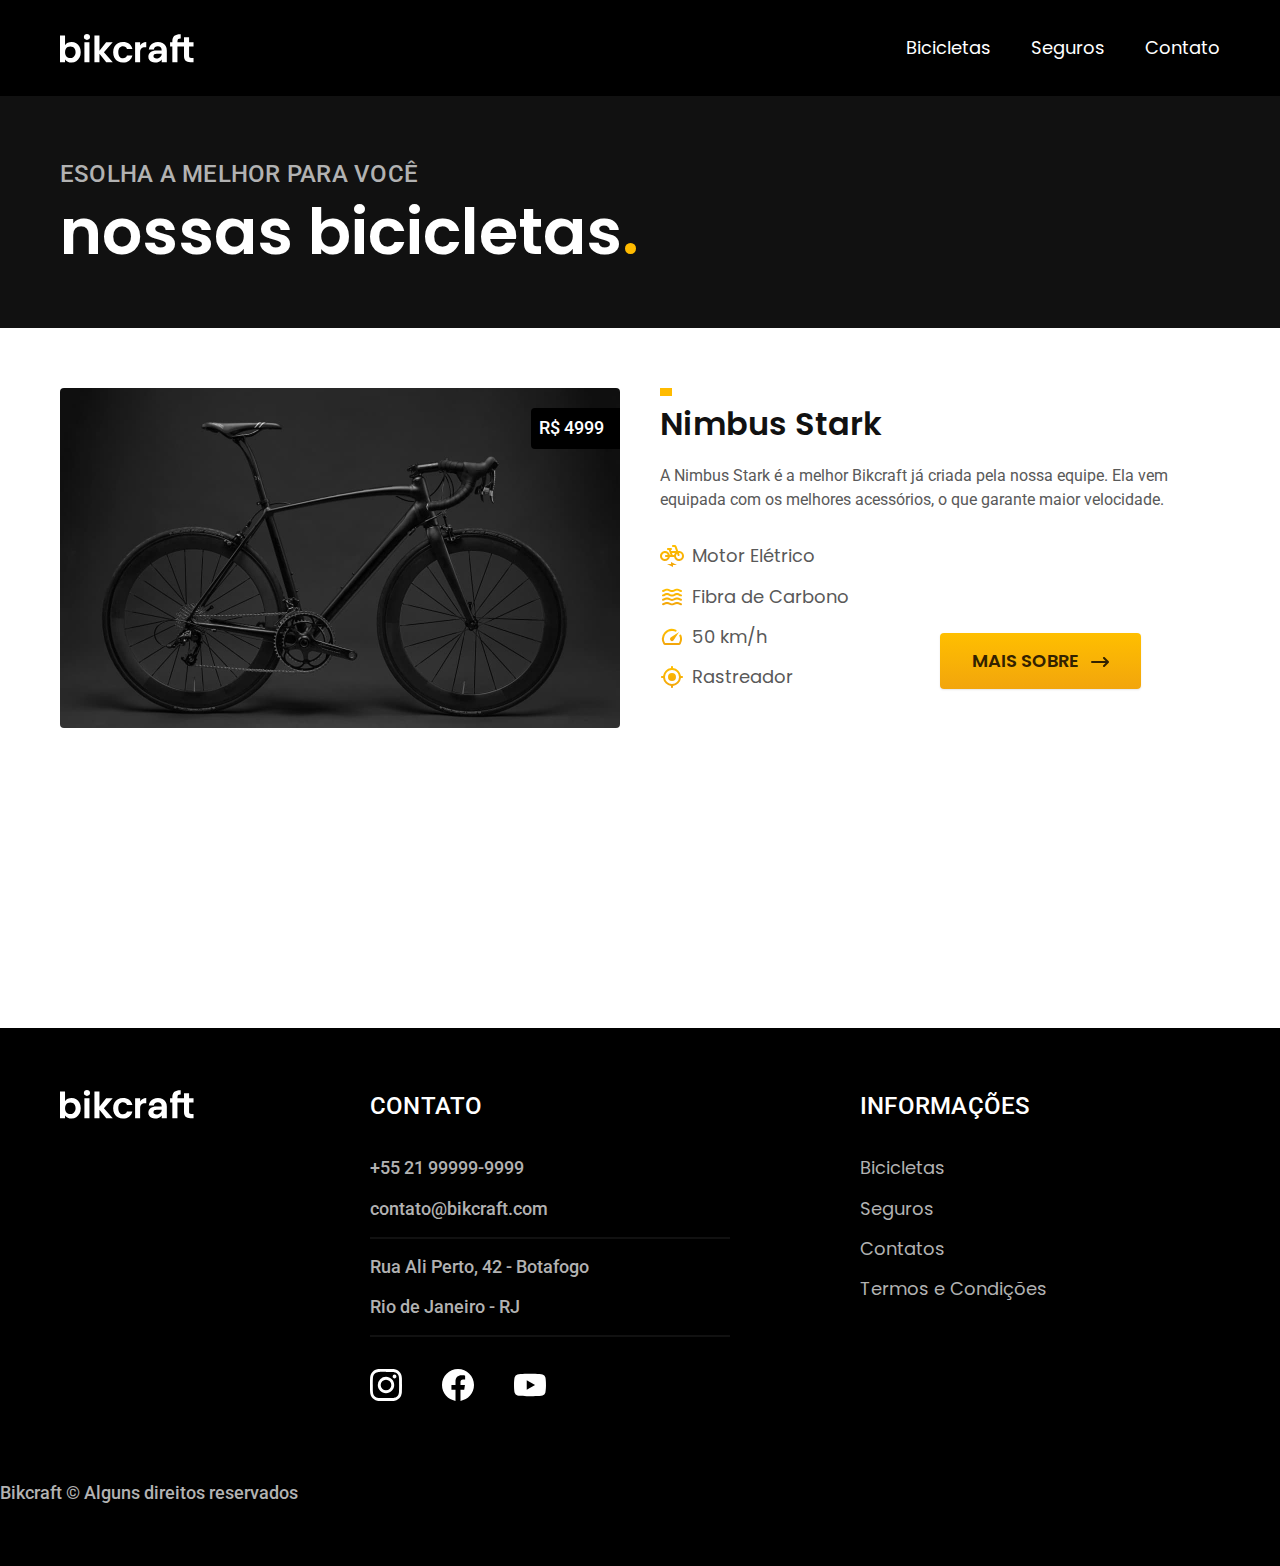
==== bicicletas.html @ 223e84ef "bicicletas-1" ====
<!DOCTYPE html>
<html lang="pt-br">

<head>
    <meta charset="UTF-8">
    <meta http-equiv="X-UA-Compatible" content="IE=edge">
    <meta name="viewport" content="width=device-width, initial-scale=1.0">
    <title>Bikcraft - Bicicletas Elétricas</title>
    <meta name="description" content="Bicicletas elétricas de alta precisão e qualidade,  feitas sob medida para o cliente. Explore o mundo na sua velocidade com a Bikcraft.">
    <link rel="stylesheet" href="./css/style.css">
    <link rel="preconnect" href="https://fonts.googleapis.com">
    <link rel="preconnect" href="https://fonts.gstatic.com" crossorigin>
    <link href="https://fonts.googleapis.com/css2?family=Merriweather:ital,wght@1,900&family=Poppins:wght@400;600&family=Roboto:wght@400;500&display=swap" rel="stylesheet">
</head>

<body>
    <header class="header-bg">
        <div class="header container">
            <a href="./">
                <img src="./img/bikcraft.svg" alt="Bikcraft">
            </a>
            <nav aria-label="primaria"></nav>
            <ul class="header-menu font-1-m cor-0">
                <li><a href="./bicicletas.html">Bicicletas</a></li>
                <li><a href="./seguros.html">Seguros</a></li>
                <li><a href="./contato.html">Contato</a></li>
            </ul>
        </div>
    </header>

    <main>
        <div class="titulo-bg">
            <div class="titulo container">
                <p class="font-2-l-b cor-5">esolha a melhor para você</p>
                <h1 class="font-1-xxl cor-0">nossas bicicletas<span class="cor-p1">.</span></h1>
            </div>
        </div>
        <div class="bicicletas container">
            <div class="bicicletas-imagem">
                <img src="img/bicicletas/nimbus.jpg" alt="Bicicleta Preta">
                <span class="font-2-m cor-0">R$ 4999</span>
            </div>
            <div class="bicicletas-conteudo">
                <h2 class="font-1-xl">Nimbus Stark</h2>
                <p class="font-2-s cor-8">A Nimbus Stark é a melhor Bikcraft já criada pela nossa equipe. Ela vem equipada com os melhores acessórios, o que garante maior velocidade.</p>
                <ul class="font-1-m cor-8">
                    <li><img src="./img/icones/eletrica.svg" alt="">Motor Elétrico</li>
                    <li><img src="./img/icones/carbono.svg" alt="">Fibra de Carbono</li>
                    <li><img src="./img/icones/velocidade.svg" alt="">50 km/h</li>
                    <li><img src="./img/icones/rastreador.svg" alt="">Rastreador</li>
                </ul>
                <a class="botao seta" href="./bicicletas/nimbus.html">mais sobre</a>
            </div>
        </div>
        <div class="bicicletas">

        </div>
        <div class="bicicletas">

        </div>
    </main>

    <footer class="footer-bg">
        <div class="footer container">
            <img src="./img/bikcraft.svg" alt="">
            <div class="footer-contato">
                <h3 class="font-2-l-b cor-0">contato</h3>
                <ul class="font-2-m cor-5">
                    <li><a href="tel:+55219999999999">+55 21 99999-9999</a></li>
                    <li><a href="mailto:contato@bikcraft.com">contato@bikcraft.com</a></li>
                    <li>Rua Ali Perto, 42 - Botafogo</li>
                    <li>Rio de Janeiro - RJ</li>
                </ul>
                <div class="footer-redes">
                    <img src="./img/redes/instagram.svg" alt="Instagram">
                    <img src="./img/redes/facebook.svg" alt="Facebook">
                    <img src="./img/redes/youtube.svg" alt="YouTube">
                </div>
            </div>
            <div class="footer-informacoes">
                <h3 class="font-2-l-b cor-0">informações</h3>
                <ul class="font-1-m cor-5">
                    <li><a href="./bicicletas.html">Bicicletas</a></li>
                    <li><a href="./seguros.html">Seguros</a></li>
                    <li><a href="./contato.html">Contatos</a></li>
                    <li><a href="./termos.html">Termos e Condições</a></li>
                </ul>
            </div>
        </div>
        <p class="footer-copy font-2-m cor-5">Bikcraft © Alguns direitos reservados</p>
    </footer>
</body>
</html>
---- css/style.css ----
/*  Global */
@import "./global/global.css";
@import "./global/header.css";
@import "./global/footer.css";

/* Utilidades */
@import "./utilidades/tipografia.css";
@import "./utilidades/cores.css";
@import "./utilidades/componentes.css";

/* Home */
@import "./home/introducao.css";
@import "./home/tecnologia.css";
@import "./home/parceiros.css";
@import "./home/depoimento.css";

/* Bicicletas */
@import "./bicicletas/bicicletas-lista.css";
@import "./bicicletas/bicicletas.css";

/* Seguros */
@import "./seguros/seguros.css";

/* Termos */
@import "./termos/termos.css";
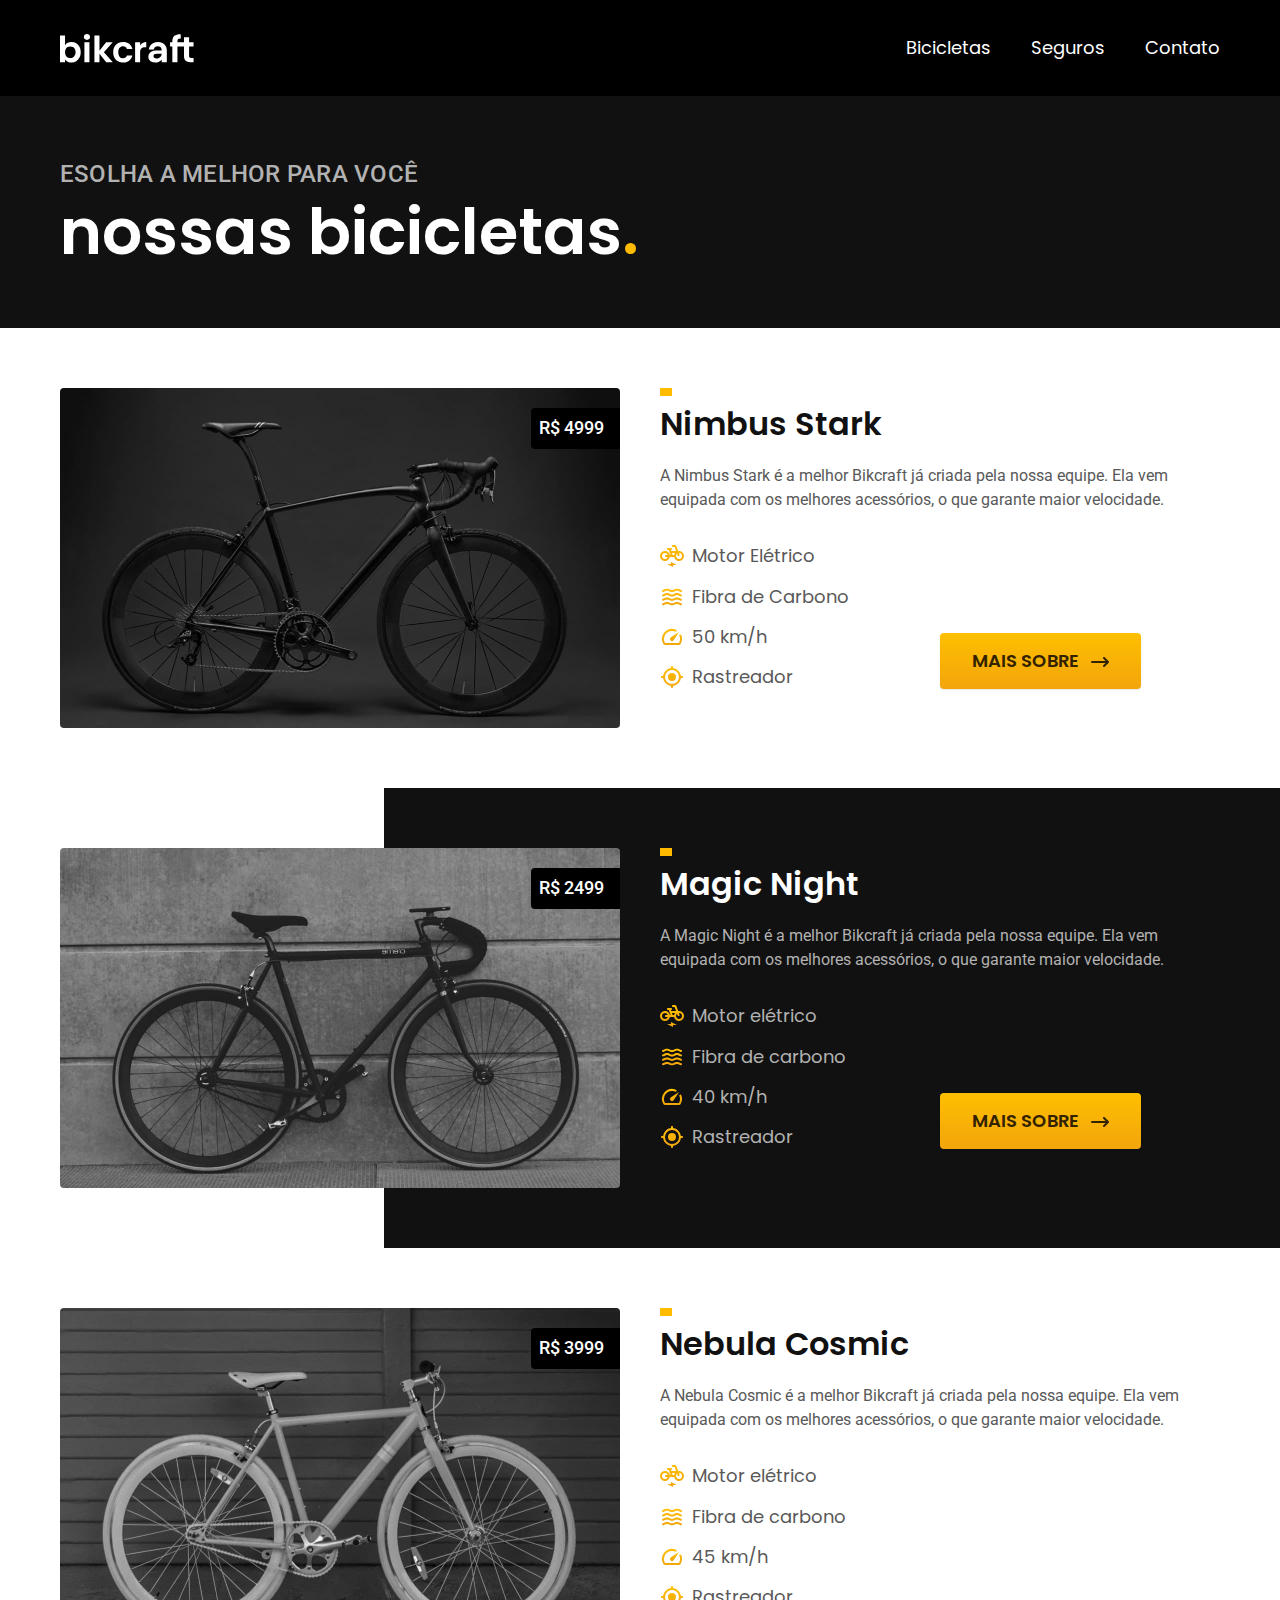
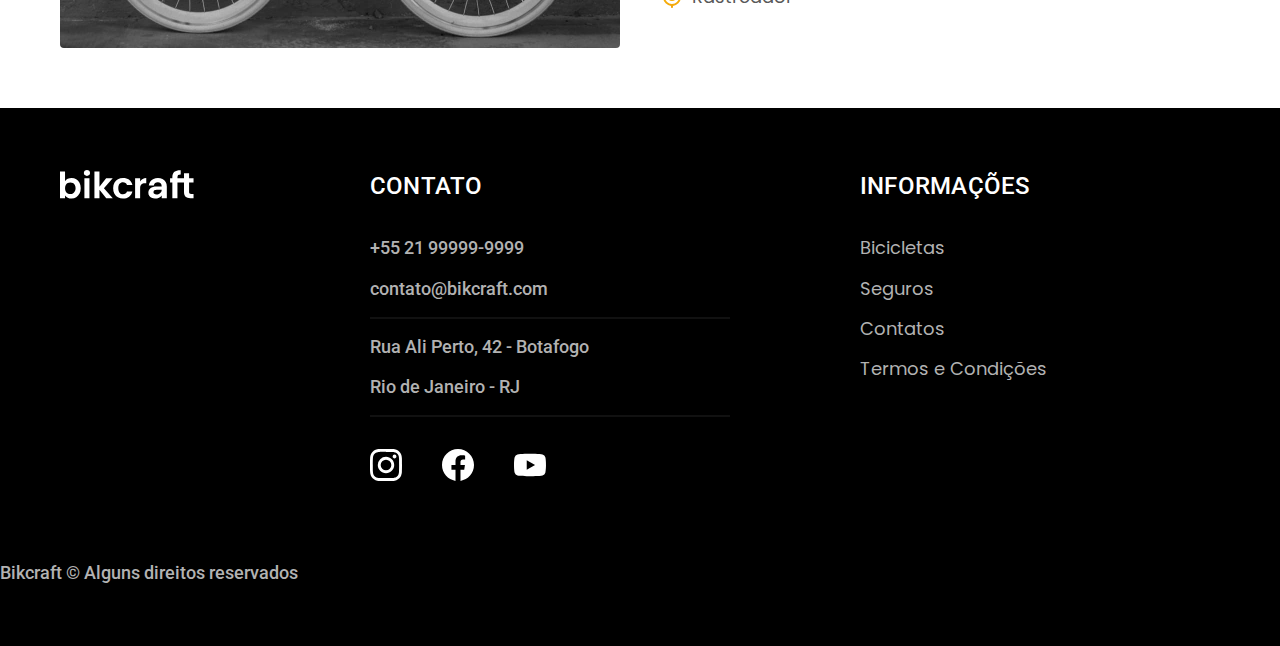
==== commit c248000b: "bicicletas-2" ====
--- a/bicicletas.html
+++ b/bicicletas.html
@@ -52,11 +52,40 @@
                 <a class="botao seta" href="./bicicletas/nimbus.html">mais sobre</a>
             </div>
         </div>
-        <div class="bicicletas">
-
+        <div class="bicicletas-bg">
+            <div class="bicicletas container">
+                <div class="bicicletas-imagem">
+                    <img src="img/bicicletas/magic.jpg" alt="Bicicleta preta">
+                    <span class="font-2-m cor-0">R$ 2499</span>
+                </div>
+                <div class="bicicletas-conteudo">
+                    <h2 class="font-1-xl cor-0">Magic Night</h2>
+                    <p class="font-2-s cor-5">A Magic Night é a melhor Bikcraft já criada pela nossa equipe. Ela vem equipada com os melhores acessórios, o que garante maior velocidade.</p>
+                    <ul class="font-1-m cor-5">
+                        <li><img src="./img/icones/eletrica.svg" alt="">Motor elétrico</li>
+                        <li><img src="./img/icones/carbono.svg" alt="">Fibra de carbono</li>
+                        <li><img src="./img/icones/velocidade.svg" alt="">40 km/h</li>
+                        <li><img src="./img/icones/rastreador.svg" alt="">Rastreador</li>
+                    </ul>
+                    <a class="botao seta" href="./bicicletas/magic.html">mais sobre</a>
+                </div>
+            </div>
         </div>
-        <div class="bicicletas">
-
+        <div class="bicicletas container">
+            <div class="bicicletas-imagem">
+                <img src="./img/bicicletas/nebula.jpg" alt="Bicicleta branca">
+                <span class="font-2-m cor-0">R$ 3999</span>
+            </div>
+            <div class="bicicletas-conteudo">
+                <h2 class="font-1-xl">Nebula Cosmic</h2>
+                <p class="font-2-s cor-8">A Nebula Cosmic é a melhor Bikcraft já criada pela nossa equipe. Ela vem equipada com os melhores acessórios, o que garante maior velocidade.</p>
+                <ul class="font-1-m cor-8">
+                    <li><img src="./img/icones/eletrica.svg" alt="">Motor elétrico</li>
+                    <li><img src="./img/icones/carbono.svg" alt="">Fibra de carbono</li>
+                    <li><img src="./img/icones/velocidade.svg" alt="">45 km/h</li>
+                    <li><img src="./img/icones/rastreador.svg" alt="">Rastreador</li>
+                </ul>
+            </div>
         </div>
     </main>
 
@@ -90,4 +119,5 @@
         <p class="footer-copy font-2-m cor-5">Bikcraft © Alguns direitos reservados</p>
     </footer>
 </body>
+
 </html>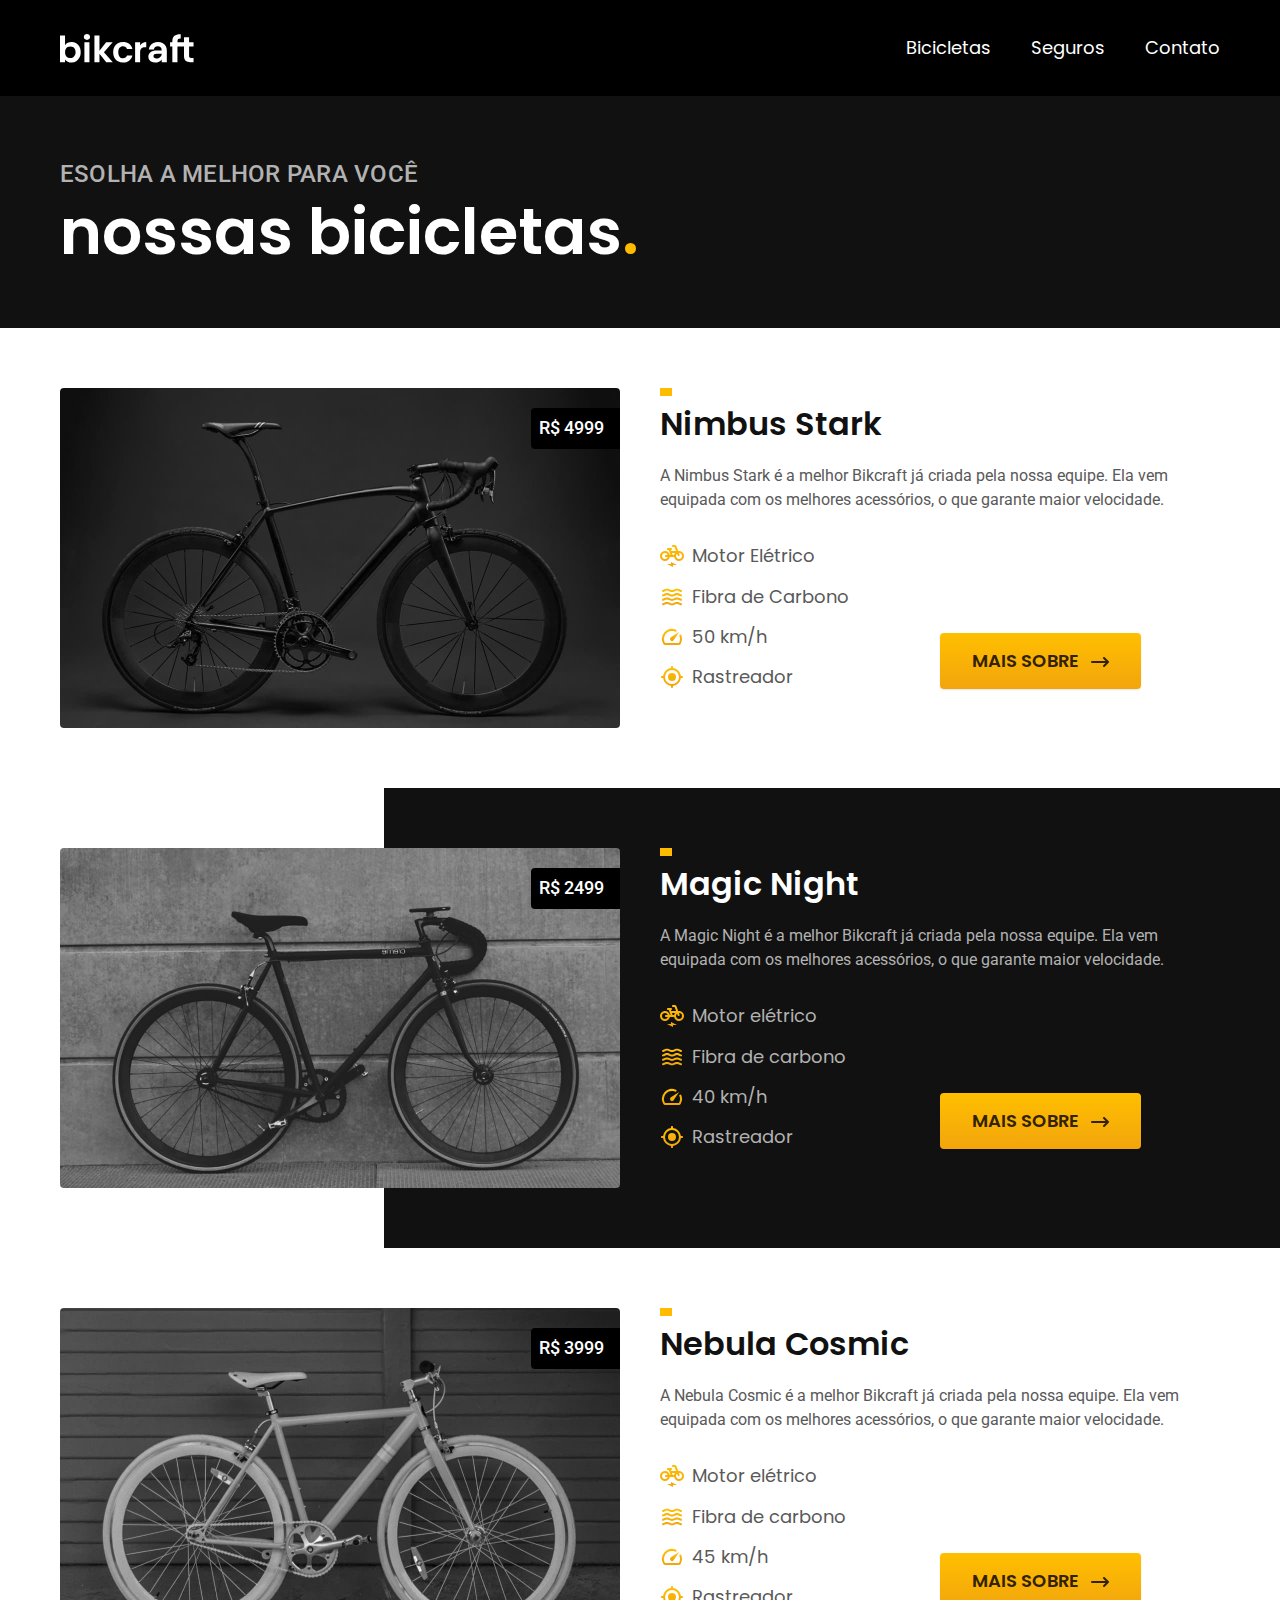
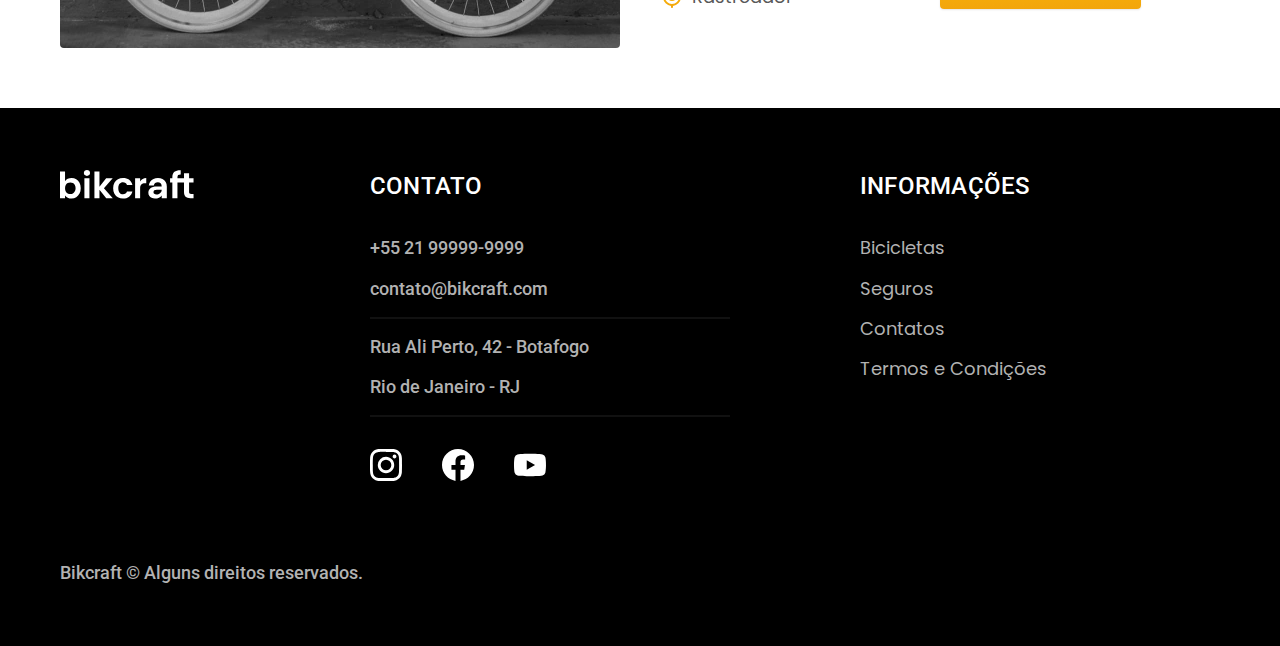
==== commit 6ee8eb11: "pequenos ajustes" ====
--- a/bicicletas.html
+++ b/bicicletas.html
@@ -85,6 +85,7 @@
                     <li><img src="./img/icones/velocidade.svg" alt="">45 km/h</li>
                     <li><img src="./img/icones/rastreador.svg" alt="">Rastreador</li>
                 </ul>
+                <a href="./bicicletas/nebula.html" class="botao seta">mais sobre</a>
             </div>
         </div>
     </main>
@@ -115,8 +116,8 @@
                     <li><a href="./termos.html">Termos e Condições</a></li>
                 </ul>
             </div>
+            <p class="footer-copy font-2-m cor-5">Bikcraft © Alguns direitos reservados.</p>
         </div>
-        <p class="footer-copy font-2-m cor-5">Bikcraft © Alguns direitos reservados</p>
     </footer>
 </body>
 
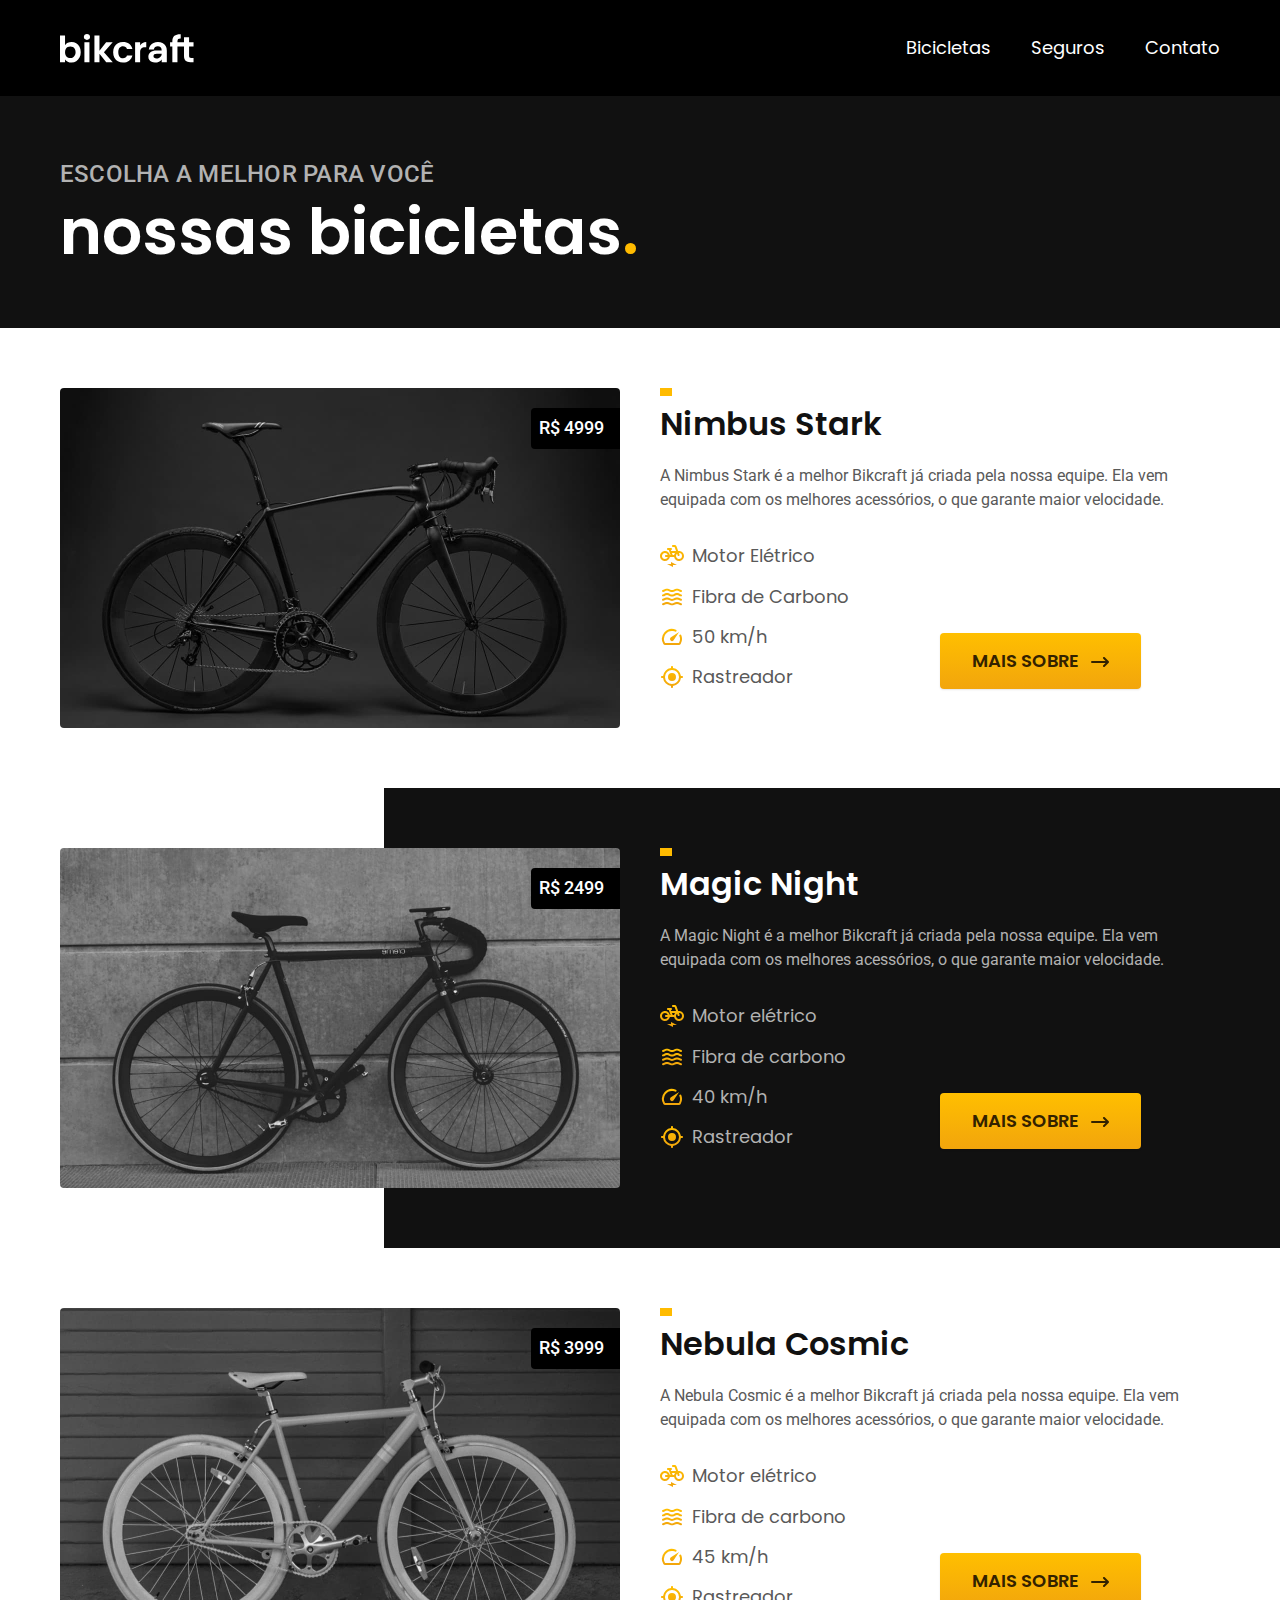
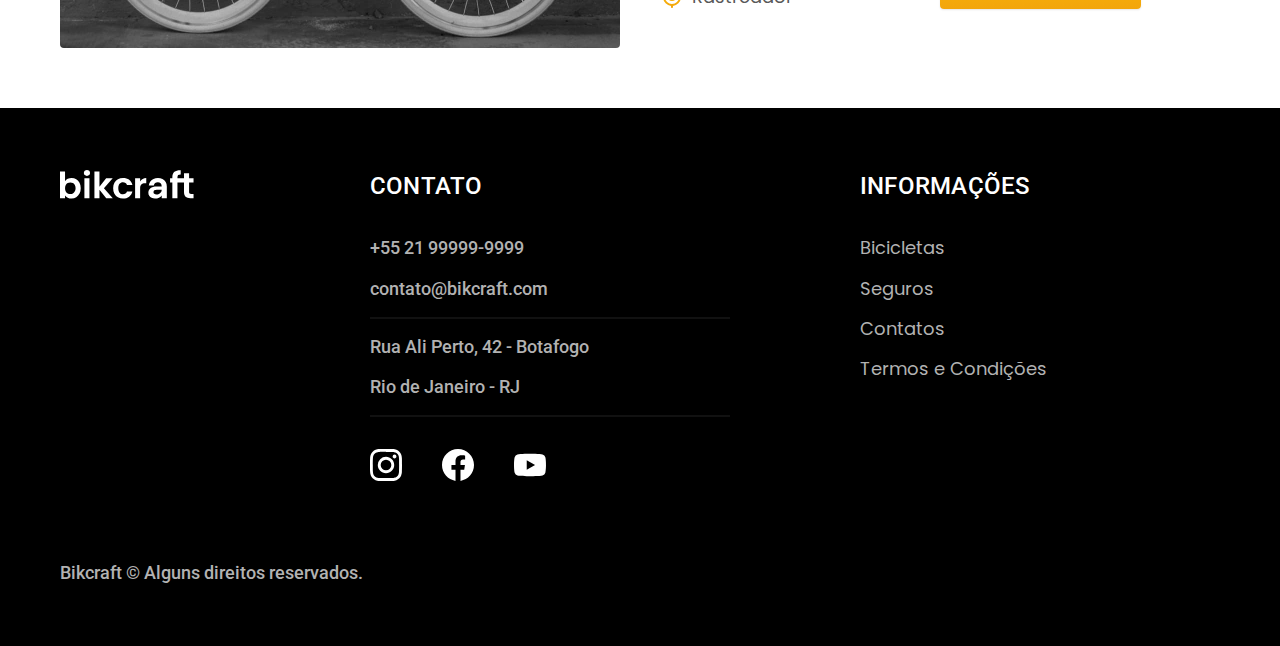
==== commit 7ba1faea: "bicicleta-interna-5" ====
--- a/bicicletas.html
+++ b/bicicletas.html
@@ -31,7 +31,7 @@
     <main>
         <div class="titulo-bg">
             <div class="titulo container">
-                <p class="font-2-l-b cor-5">esolha a melhor para você</p>
+                <p class="font-2-l-b cor-5">escolha a melhor para você</p>
                 <h1 class="font-1-xxl cor-0">nossas bicicletas<span class="cor-p1">.</span></h1>
             </div>
         </div>
--- a/css/style.css
+++ b/css/style.css
@@ -18,8 +18,14 @@
 @import "./bicicletas/bicicletas-lista.css";
 @import "./bicicletas/bicicletas.css";
 
+/* Bicicleta */
+@import "./bicicleta/bicicleta.css";
+@import "./bicicleta/seguro.css";
+
 /* Seguros */
 @import "./seguros/seguros.css";
+@import "./seguros/vantagens.css";
+@import "./seguros/perguntas.css";
 
 /* Termos */
 @import "./termos/termos.css";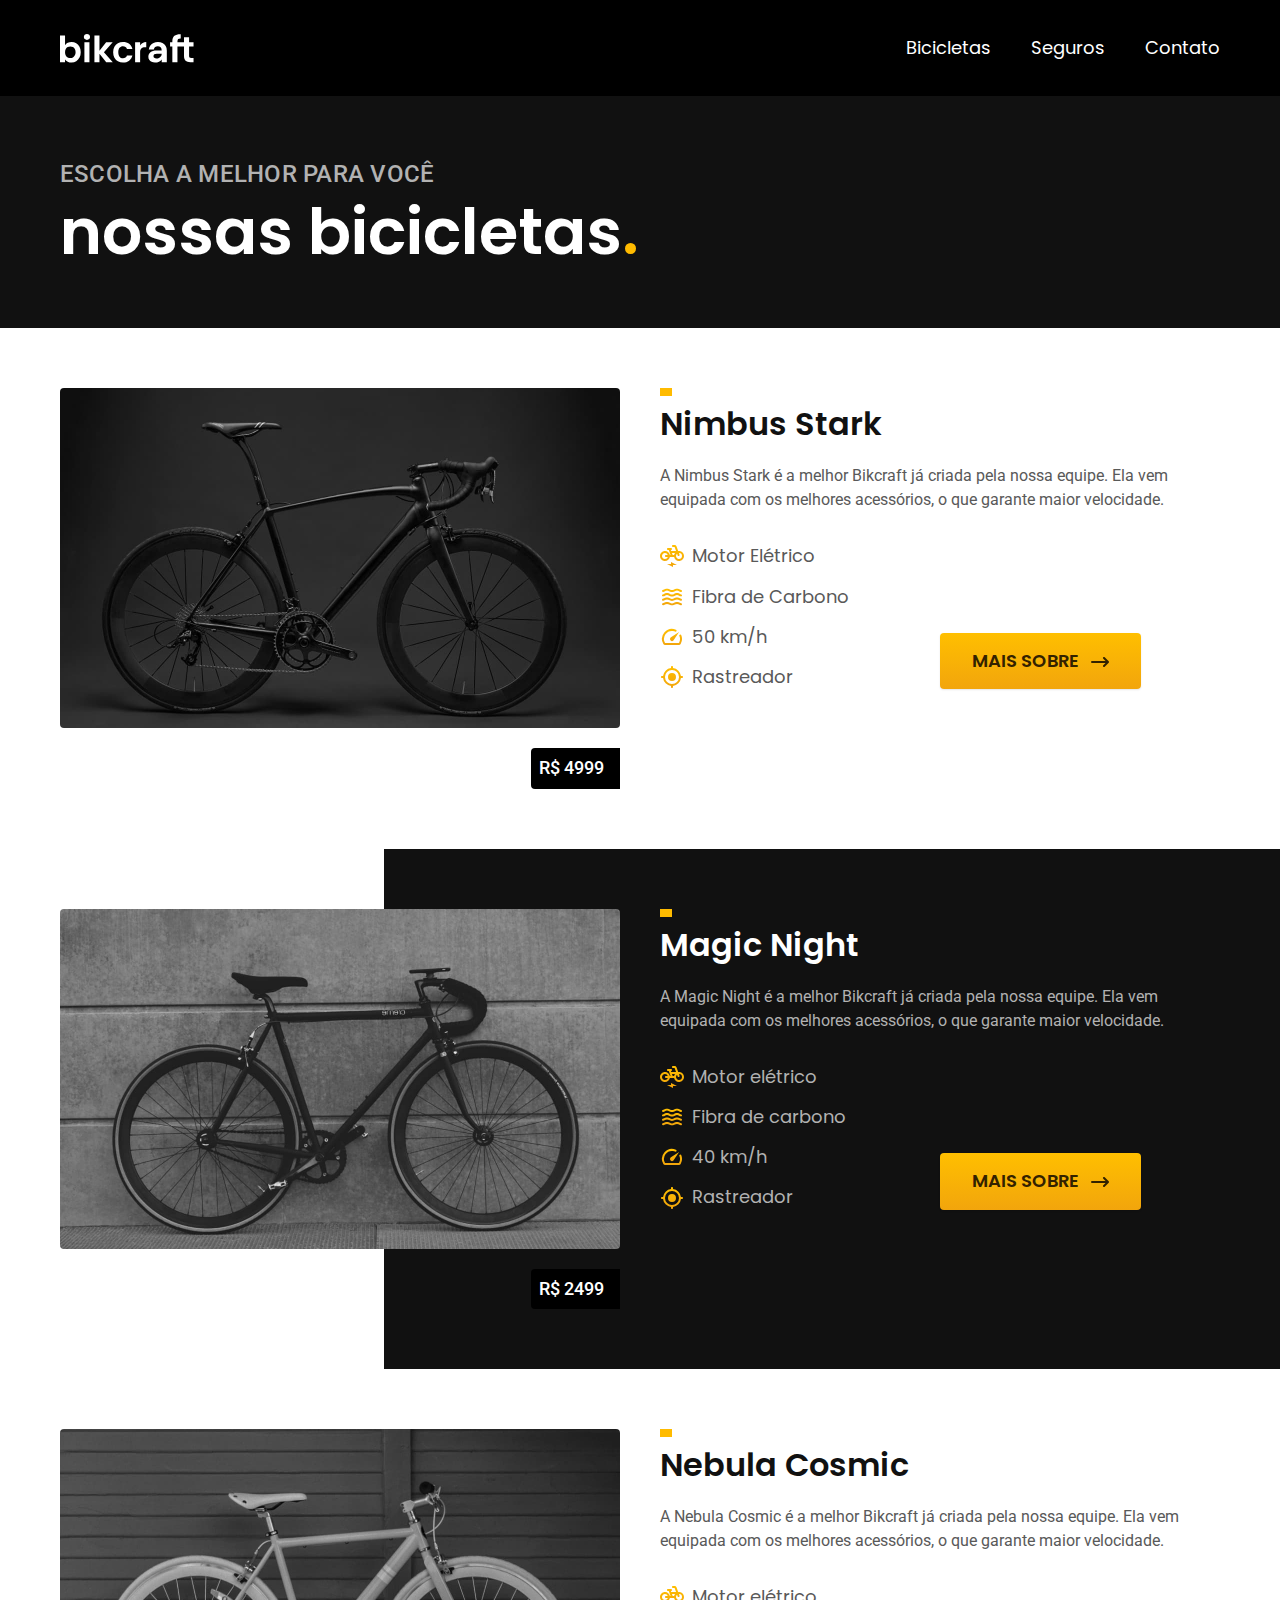
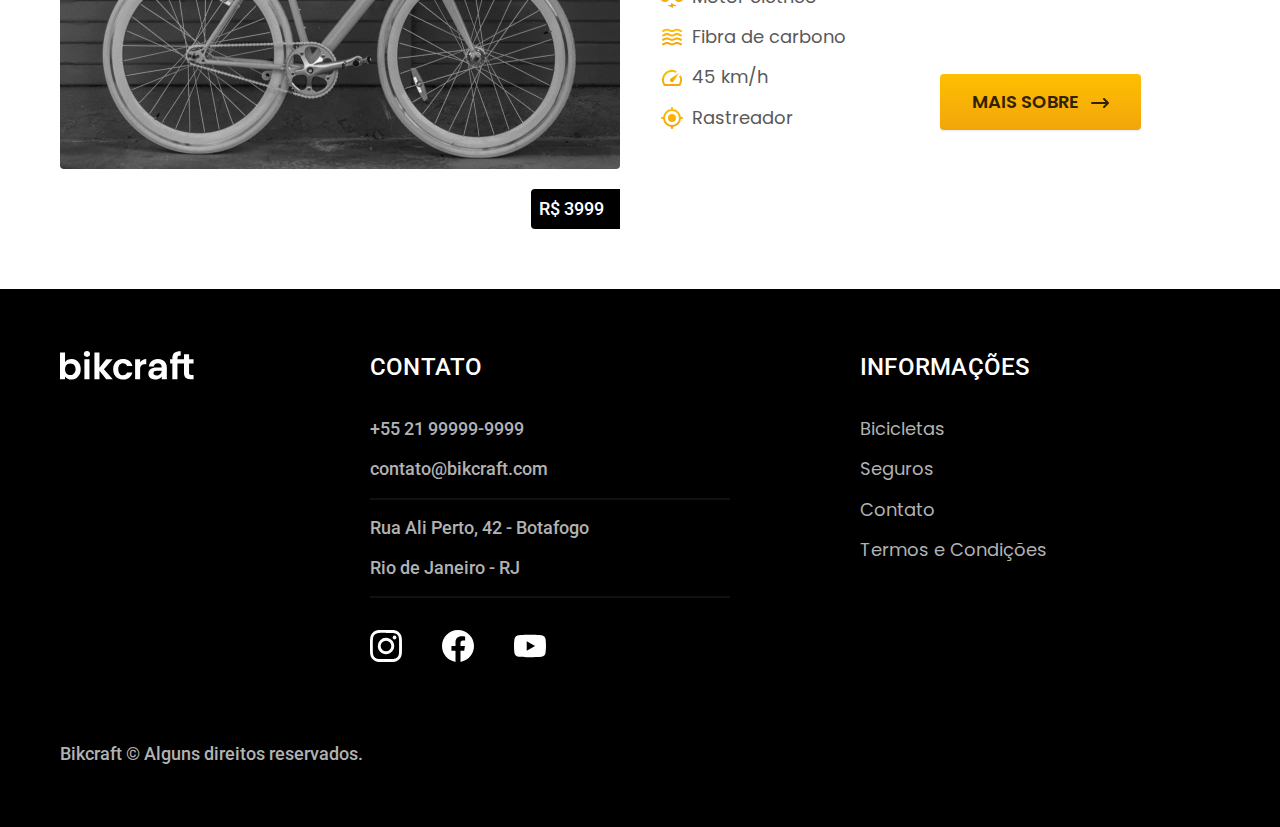
==== commit c64eb914: "orcamento-3" ====
--- a/bicicletas.html
+++ b/bicicletas.html
@@ -102,9 +102,15 @@
                     <li>Rio de Janeiro - RJ</li>
                 </ul>
                 <div class="footer-redes">
-                    <img src="./img/redes/instagram.svg" alt="Instagram">
-                    <img src="./img/redes/facebook.svg" alt="Facebook">
-                    <img src="./img/redes/youtube.svg" alt="YouTube">
+                    <a href="./">
+                        <img src="./img/redes/instagram.svg" alt="Instagram">
+                    </a>
+                    <a href="./">
+                        <img src="./img/redes/facebook.svg" alt="Facebook">
+                    </a>
+                    <a href="./">
+                        <img src="./img/redes/youtube.svg" alt="YouTube">
+                    </a>
                 </div>
             </div>
             <div class="footer-informacoes">
@@ -112,7 +118,7 @@
                 <ul class="font-1-m cor-5">
                     <li><a href="./bicicletas.html">Bicicletas</a></li>
                     <li><a href="./seguros.html">Seguros</a></li>
-                    <li><a href="./contato.html">Contatos</a></li>
+                    <li><a href="./contato.html">Contato</a></li>
                     <li><a href="./termos.html">Termos e Condições</a></li>
                 </ul>
             </div>
--- a/css/style.css
+++ b/css/style.css
@@ -7,6 +7,7 @@
 @import "./utilidades/tipografia.css";
 @import "./utilidades/cores.css";
 @import "./utilidades/componentes.css";
+@import "./utilidades/formulario.css";
 
 /* Home */
 @import "./home/introducao.css";
@@ -27,5 +28,12 @@
 @import "./seguros/vantagens.css";
 @import "./seguros/perguntas.css";
 
+/* Contato */
+@import "./contato/contato.css";
+@import "./contato/lojas.css";
+
+/* Orçamento */
+@import "./orcamento/orcamento.css";
+
 /* Termos */
 @import "./termos/termos.css";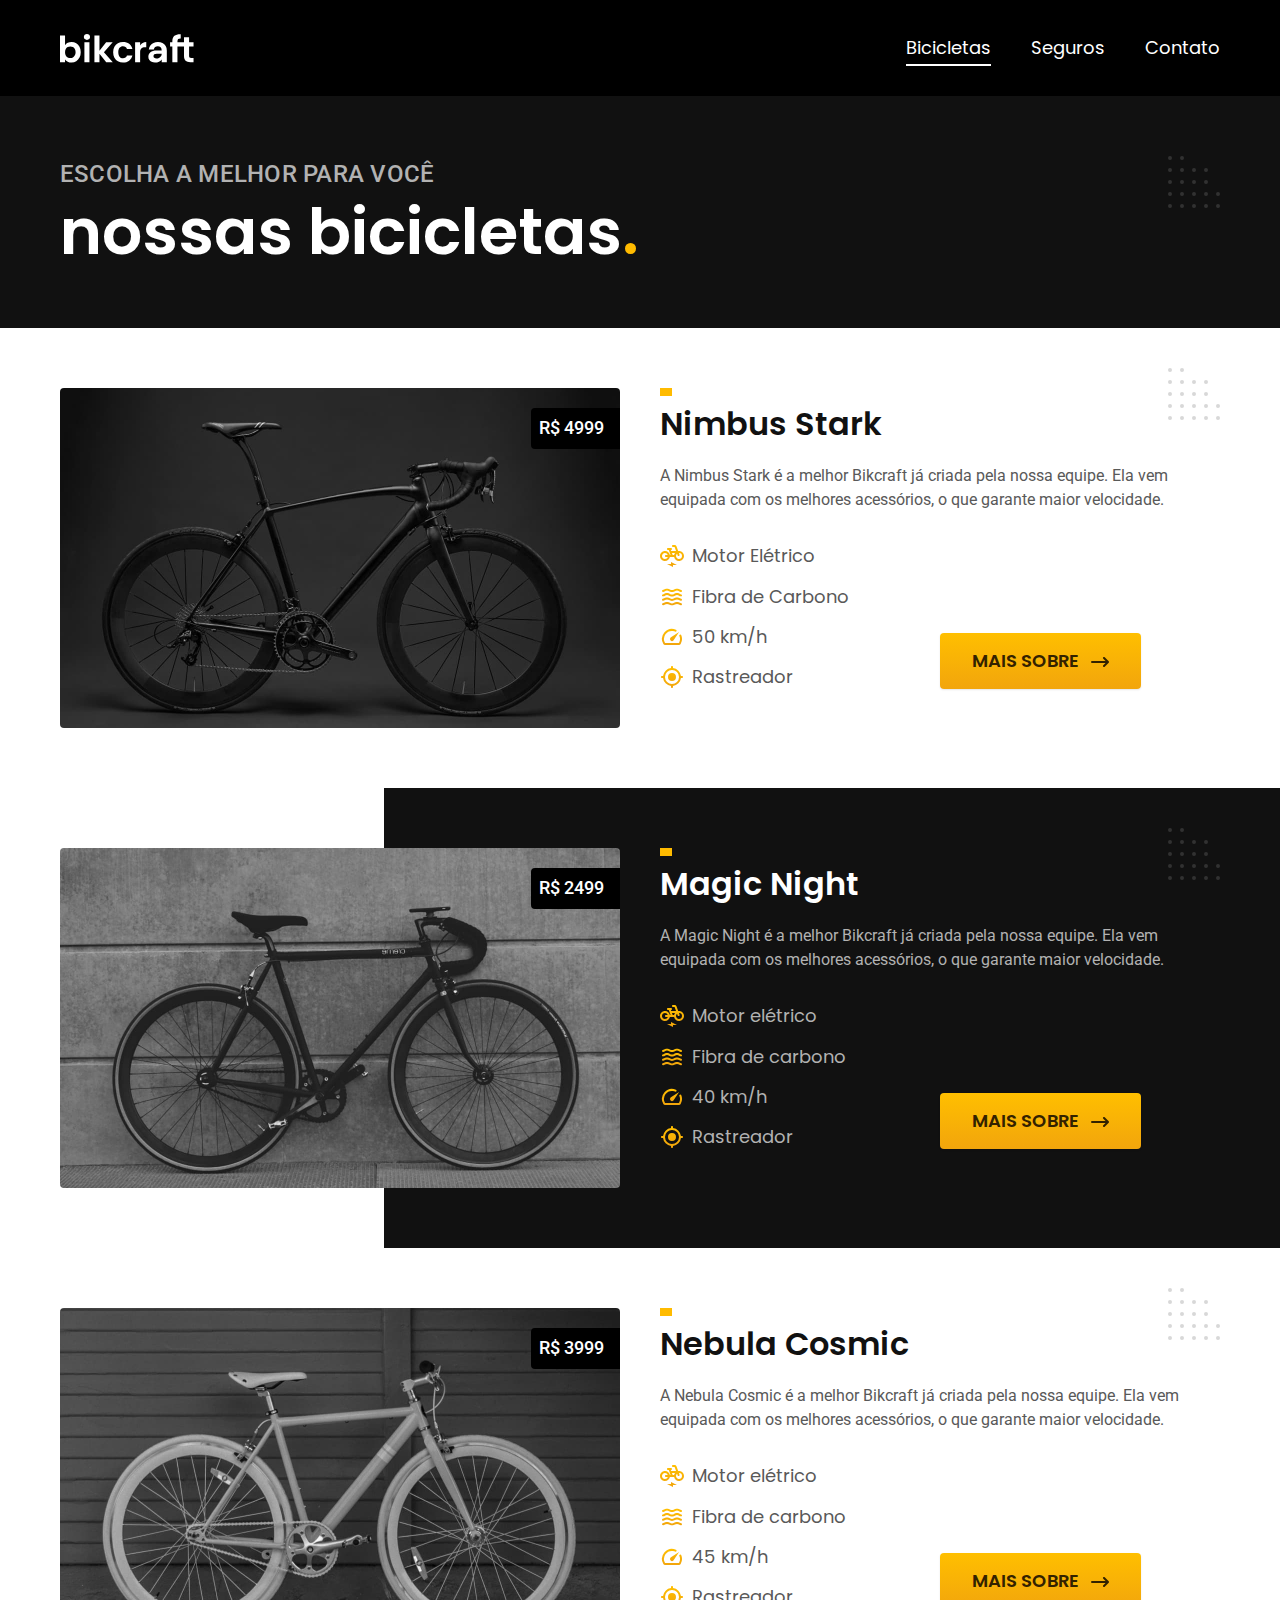
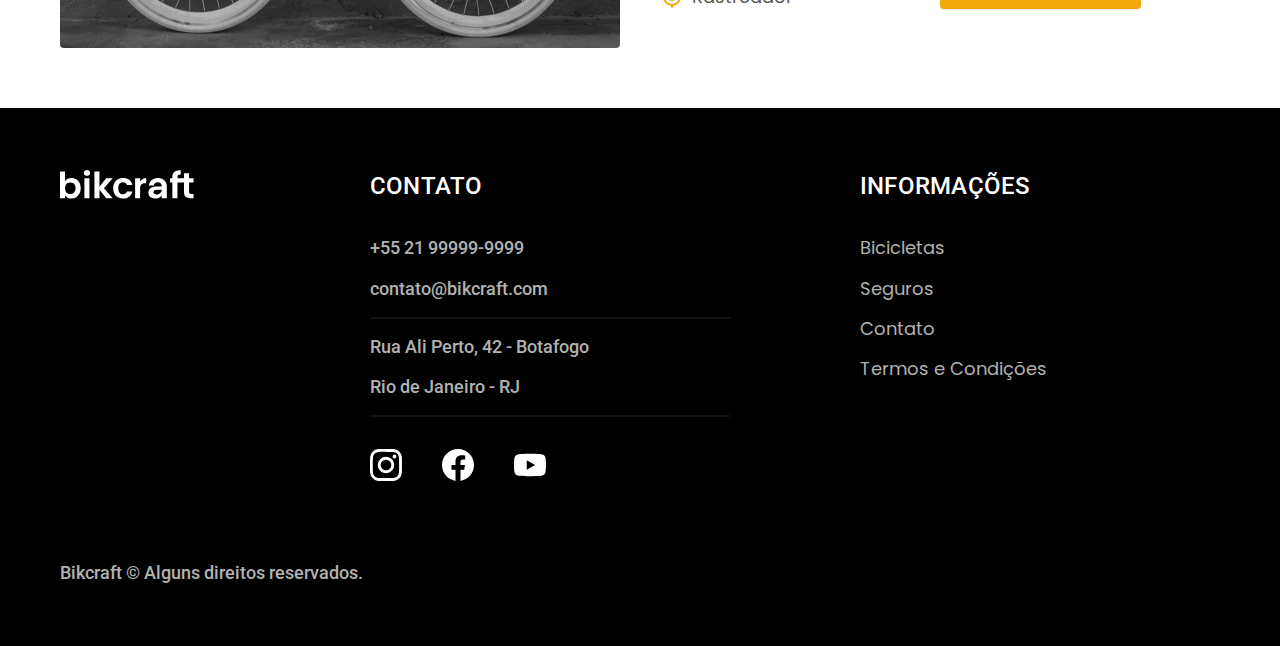
==== commit 1d8ef496: "add script.js" ====
--- a/bicicletas.html
+++ b/bicicletas.html
@@ -125,6 +125,7 @@
             <p class="footer-copy font-2-m cor-5">Bikcraft © Alguns direitos reservados.</p>
         </div>
     </footer>
+    <script src="./js/script.js"></script>
 </body>
 
 </html>